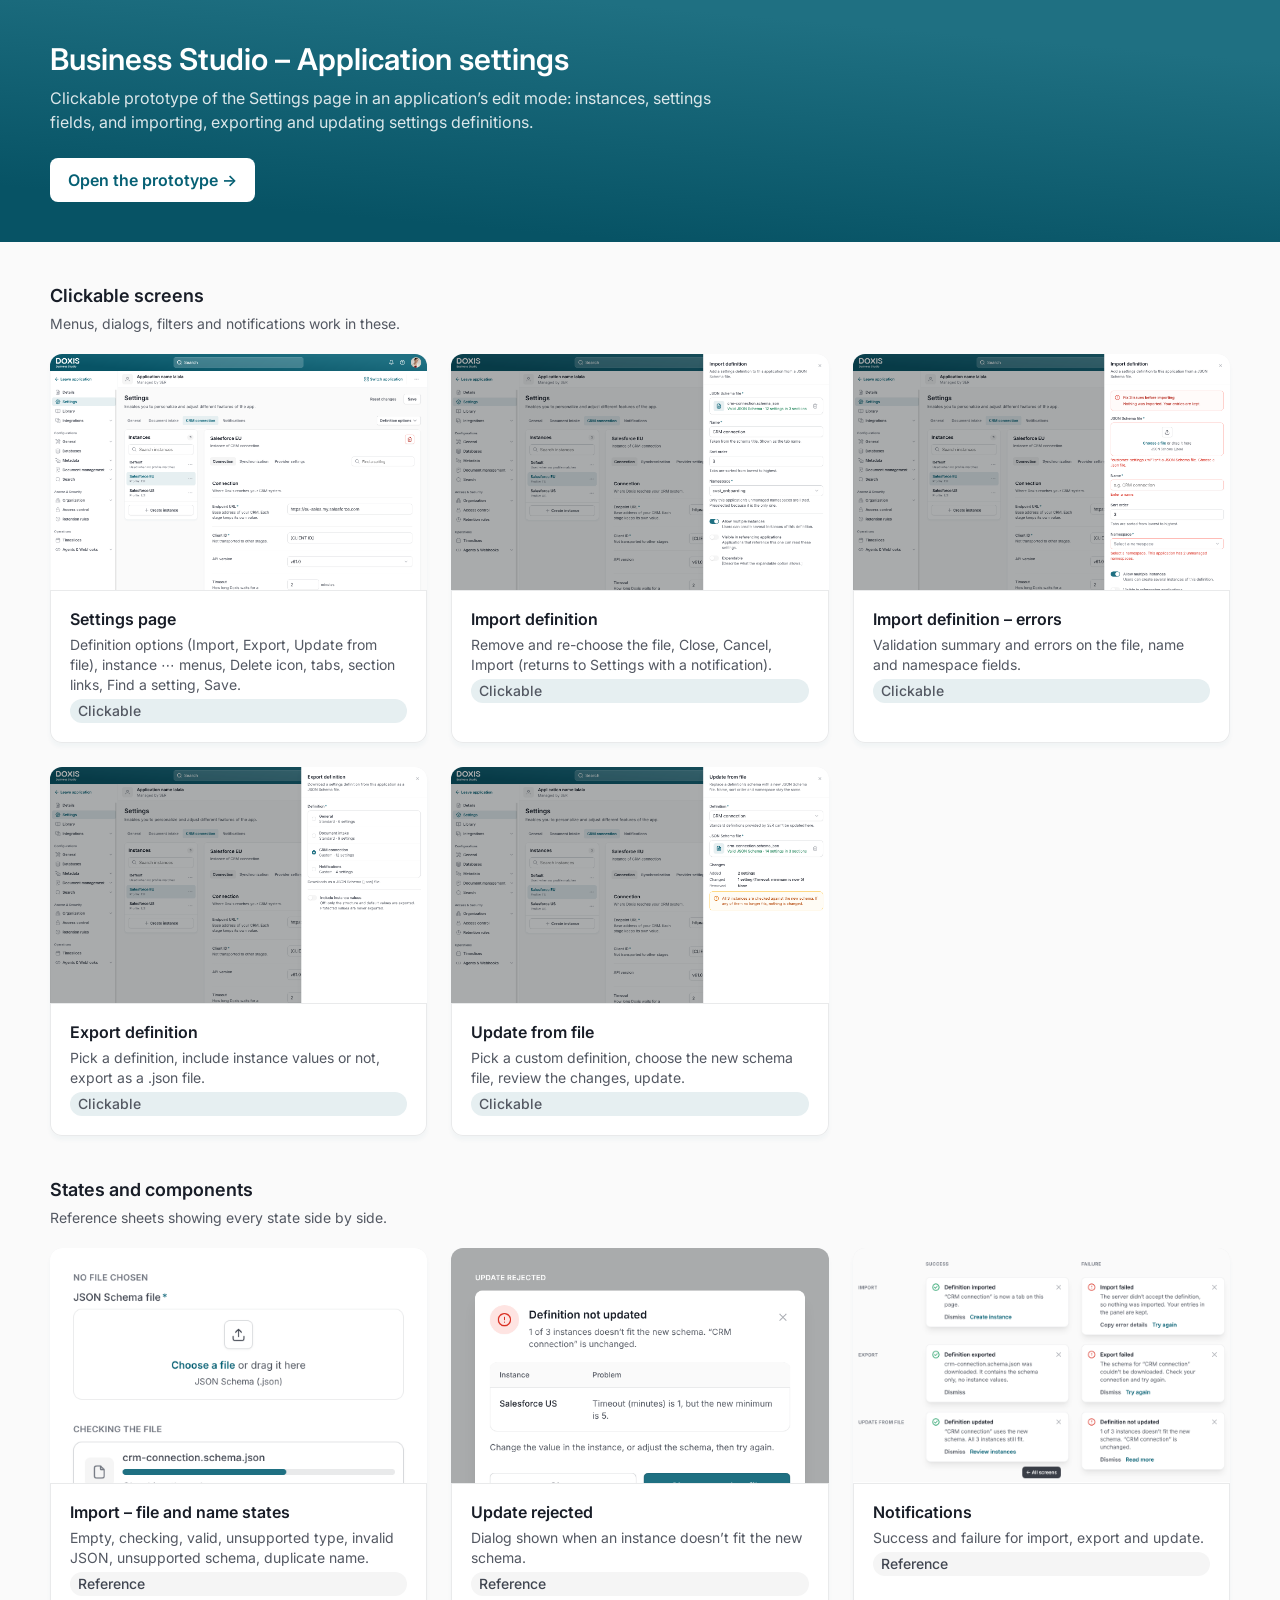
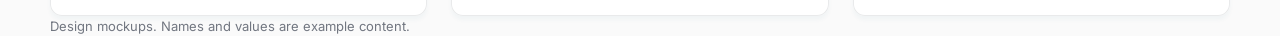
==== index.html @ c204be99 "Add files via upload" ====
<!doctype html>
<html lang="en">
<head>
<meta charset="utf-8">
<meta name="viewport" content="width=device-width, initial-scale=1">
<title>Business Studio – Settings prototype</title>
<link rel="preconnect" href="https://fonts.googleapis.com">
<link href="https://fonts.googleapis.com/css2?family=Inter:opsz,wght@14..32,400..700&display=swap" rel="stylesheet">
<style>
:root{color-scheme:light}
body{margin:0;background:#FAFAFA;font-family:Inter,system-ui,sans-serif;color:#181D27}
header{background:linear-gradient(5deg,#075365 15.8%,#1F7082 82.5%);color:#FFFFFF}
.wrap{max-width:1180px;margin:0 auto;padding:0 24px}
header .wrap{padding-top:40px;padding-bottom:40px}
h1{margin:0;font-size:30px;line-height:38px;font-weight:600}
header p{margin:8px 0 0;max-width:680px;font-size:16px;line-height:24px;color:rgba(255,255,255,0.85)}
.start{display:inline-flex;align-items:center;gap:8px;margin-top:24px;height:44px;padding:0 18px;border-radius:8px;background:#FFFFFF;color:#066074;font-weight:600;font-size:16px;text-decoration:none}
.start:hover{background:#E6EFF1}
h2{margin:40px 0 4px;font-size:18px;line-height:28px;font-weight:600}
.sub{margin:0 0 20px;font-size:14px;line-height:20px;color:#535862}
.grid{display:grid;grid-template-columns:repeat(auto-fill,minmax(320px,1fr));gap:24px}
.card{display:flex;flex-direction:column;border-radius:12px;background:#FFFFFF;color:inherit;text-decoration:none;overflow:hidden;box-shadow:inset 0 0 0 1px #E9EAEB,0 4px 4px rgba(6,96,116,0.04)}
.card:hover{box-shadow:inset 0 0 0 1px #1F7082,0 12px 16px -4px rgba(10,13,18,0.08)}
.thumb{aspect-ratio:16/10;background:#F5F5F5 center top/cover no-repeat;border-bottom:1px solid #E9EAEB}
.meta{padding:16px 20px 20px}
.meta b{display:block;font-size:16px;line-height:24px;font-weight:600}
.meta span{display:block;margin-top:4px;font-size:14px;line-height:20px;color:#535862}
.tag{display:inline-block;margin-top:10px;padding:2px 8px;border-radius:9999px;font-size:12px;line-height:18px;font-weight:500;background:#E6EFF1;color:#066074}
.tag.static{background:#F5F5F5;color:#414651}
footer{padding:48px 0;font-size:13px;line-height:20px;color:#717680}
</style>
</head>
<body>
<header><div class="wrap">
<h1>Business Studio – Application settings</h1>
<p>Clickable prototype of the Settings page in an application’s edit mode: instances, settings fields, and importing, exporting and updating settings definitions.</p>
<a class="start" href="settings.html">Open the prototype →</a>
</div></header>

<main class="wrap">
<h2>Clickable screens</h2>
<p class="sub">Menus, dialogs, filters and notifications work in these.</p>
<div class="grid">
<a class="card" href="settings.html"><div class="thumb" style="background-image:url(shot-settings.png)"></div><div class="meta"><b>Settings page</b><span>Definition options (Import, Export, Update from file), instance ⋯ menus, Delete icon, tabs, section links, Find a setting, Save.</span><span class="tag">Clickable</span></div></a>
<a class="card" href="import-definition.html"><div class="thumb" style="background-image:url(shot-import-definition.png)"></div><div class="meta"><b>Import definition</b><span>Remove and re-choose the file, Close, Cancel, Import (returns to Settings with a notification).</span><span class="tag">Clickable</span></div></a>
<a class="card" href="import-definition-errors.html"><div class="thumb" style="background-image:url(shot-import-definition-errors.png)"></div><div class="meta"><b>Import definition – errors</b><span>Validation summary and errors on the file, name and namespace fields.</span><span class="tag">Clickable</span></div></a>
<a class="card" href="export-definitions.html"><div class="thumb" style="background-image:url(shot-export-definitions.png)"></div><div class="meta"><b>Export definition</b><span>Pick a definition, include instance values or not, export as a .json file.</span><span class="tag">Clickable</span></div></a>
<a class="card" href="update-definition.html"><div class="thumb" style="background-image:url(shot-update-definition.png)"></div><div class="meta"><b>Update from file</b><span>Pick a custom definition, choose the new schema file, review the changes, update.</span><span class="tag">Clickable</span></div></a>
</div>

<h2>States and components</h2>
<p class="sub">Reference sheets showing every state side by side.</p>
<div class="grid">
<a class="card" href="import-file-states.html"><div class="thumb" style="background-image:url(shot-import-file-states.png)"></div><div class="meta"><b>Import – file and name states</b><span>Empty, checking, valid, unsupported type, invalid JSON, unsupported schema, duplicate name.</span><span class="tag static">Reference</span></div></a>
<a class="card" href="update-from-file.html"><div class="thumb" style="background-image:url(shot-update-from-file.png)"></div><div class="meta"><b>Update rejected</b><span>Dialog shown when an instance doesn’t fit the new schema.</span><span class="tag static">Reference</span></div></a>
<a class="card" href="notifications.html"><div class="thumb" style="background-image:url(shot-notifications.png)"></div><div class="meta"><b>Notifications</b><span>Success and failure for import, export and update.</span><span class="tag static">Reference</span></div></a>
</div>
</main>
<footer class="wrap">Design mockups. Names and values are example content.</footer>
</body>
</html>
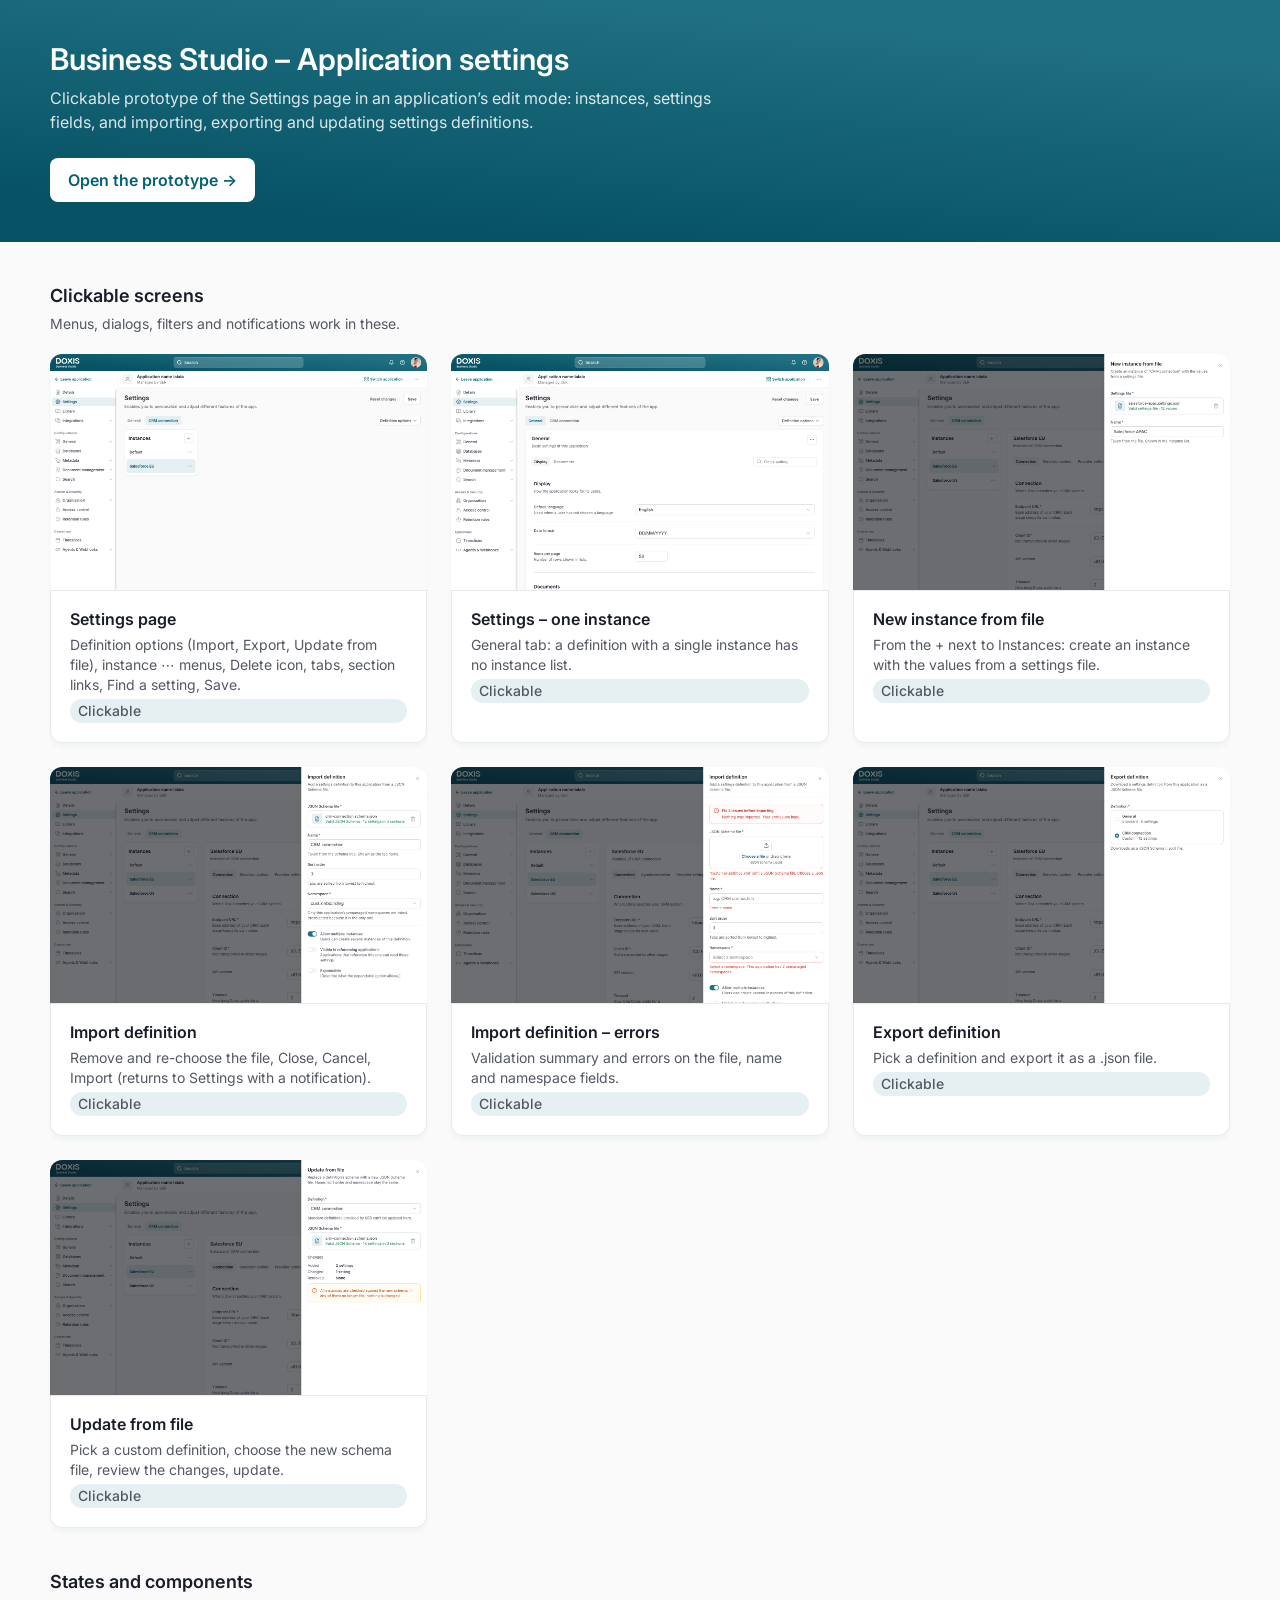
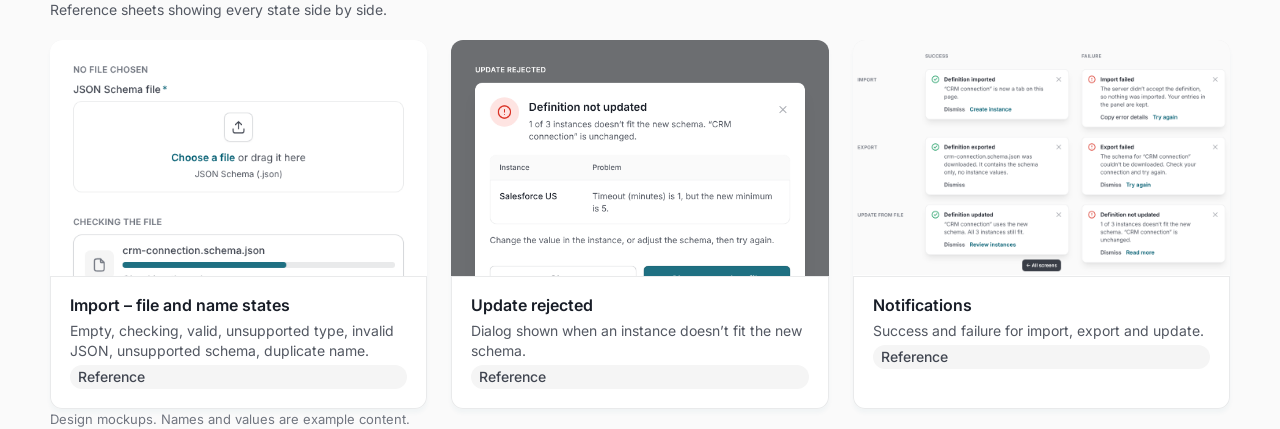
==== commit 29301d2f: "Add files via upload" ====
--- a/index.html
+++ b/index.html
@@ -42,9 +42,11 @@
 <p class="sub">Menus, dialogs, filters and notifications work in these.</p>
 <div class="grid">
 <a class="card" href="settings.html"><div class="thumb" style="background-image:url(shot-settings.png)"></div><div class="meta"><b>Settings page</b><span>Definition options (Import, Export, Update from file), instance ⋯ menus, Delete icon, tabs, section links, Find a setting, Save.</span><span class="tag">Clickable</span></div></a>
+<a class="card" href="settings-general.html"><div class="thumb" style="background-image:url(shot-settings-general.png)"></div><div class="meta"><b>Settings – one instance</b><span>General tab: a definition with a single instance has no instance list.</span><span class="tag">Clickable</span></div></a>
+<a class="card" href="new-instance-from-file.html"><div class="thumb" style="background-image:url(shot-new-instance-from-file.png)"></div><div class="meta"><b>New instance from file</b><span>From the + next to Instances: create an instance with the values from a settings file.</span><span class="tag">Clickable</span></div></a>
 <a class="card" href="import-definition.html"><div class="thumb" style="background-image:url(shot-import-definition.png)"></div><div class="meta"><b>Import definition</b><span>Remove and re-choose the file, Close, Cancel, Import (returns to Settings with a notification).</span><span class="tag">Clickable</span></div></a>
 <a class="card" href="import-definition-errors.html"><div class="thumb" style="background-image:url(shot-import-definition-errors.png)"></div><div class="meta"><b>Import definition – errors</b><span>Validation summary and errors on the file, name and namespace fields.</span><span class="tag">Clickable</span></div></a>
-<a class="card" href="export-definitions.html"><div class="thumb" style="background-image:url(shot-export-definitions.png)"></div><div class="meta"><b>Export definition</b><span>Pick a definition, include instance values or not, export as a .json file.</span><span class="tag">Clickable</span></div></a>
+<a class="card" href="export-definitions.html"><div class="thumb" style="background-image:url(shot-export-definitions.png)"></div><div class="meta"><b>Export definition</b><span>Pick a definition and export it as a .json file.</span><span class="tag">Clickable</span></div></a>
 <a class="card" href="update-definition.html"><div class="thumb" style="background-image:url(shot-update-definition.png)"></div><div class="meta"><b>Update from file</b><span>Pick a custom definition, choose the new schema file, review the changes, update.</span><span class="tag">Clickable</span></div></a>
 </div>
 
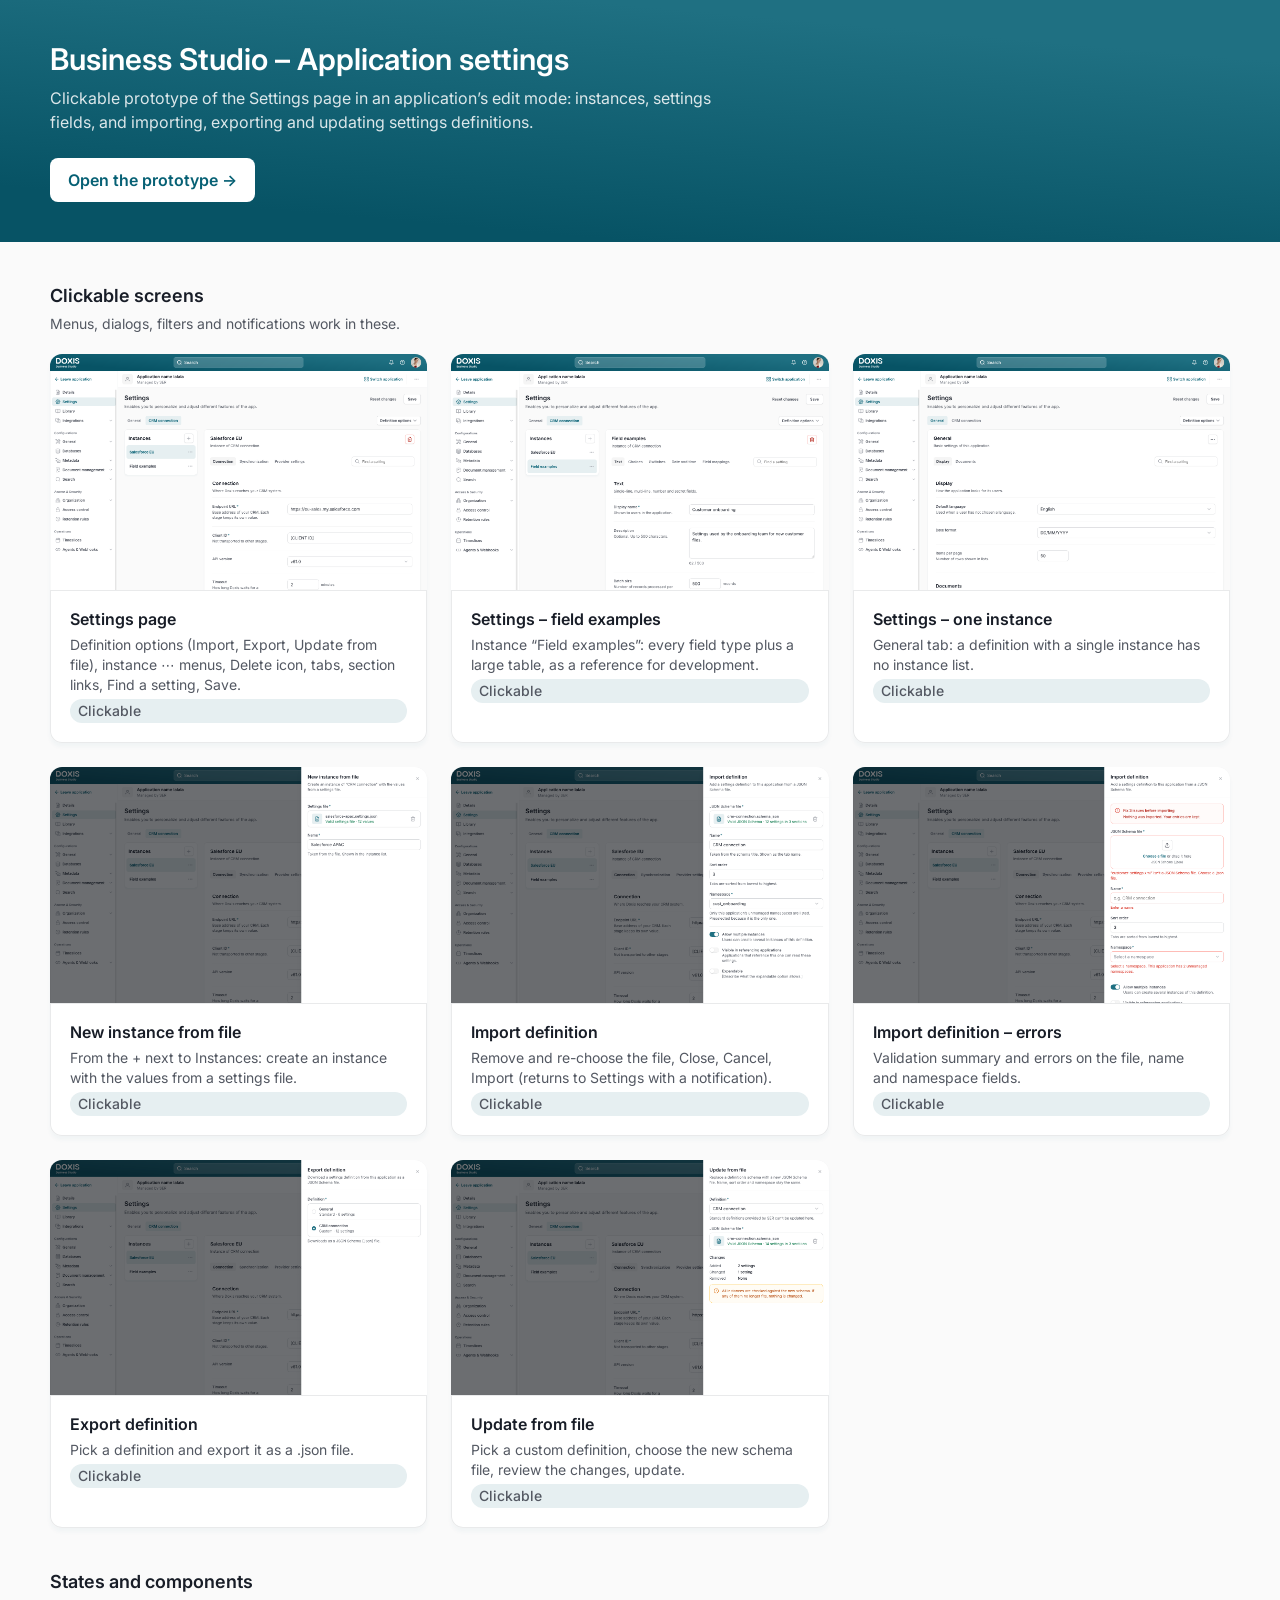
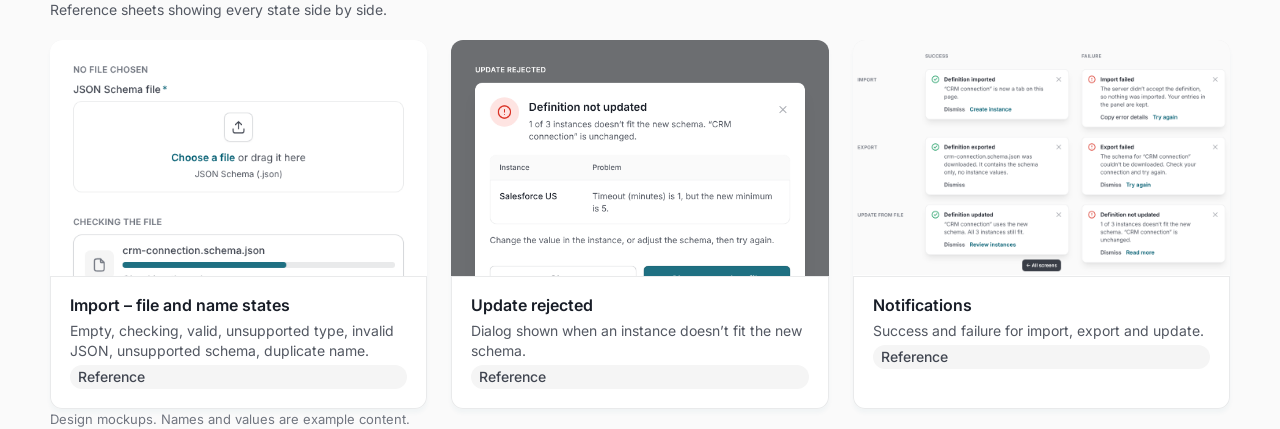
==== commit 4b579523: "Add files via upload" ====
--- a/index.html
+++ b/index.html
@@ -42,6 +42,7 @@
 <p class="sub">Menus, dialogs, filters and notifications work in these.</p>
 <div class="grid">
 <a class="card" href="settings.html"><div class="thumb" style="background-image:url(shot-settings.png)"></div><div class="meta"><b>Settings page</b><span>Definition options (Import, Export, Update from file), instance ⋯ menus, Delete icon, tabs, section links, Find a setting, Save.</span><span class="tag">Clickable</span></div></a>
+<a class="card" href="settings-fields.html"><div class="thumb" style="background-image:url(shot-settings-fields.png)"></div><div class="meta"><b>Settings – field examples</b><span>Instance “Field examples”: every field type plus a large table, as a reference for development.</span><span class="tag">Clickable</span></div></a>
 <a class="card" href="settings-general.html"><div class="thumb" style="background-image:url(shot-settings-general.png)"></div><div class="meta"><b>Settings – one instance</b><span>General tab: a definition with a single instance has no instance list.</span><span class="tag">Clickable</span></div></a>
 <a class="card" href="new-instance-from-file.html"><div class="thumb" style="background-image:url(shot-new-instance-from-file.png)"></div><div class="meta"><b>New instance from file</b><span>From the + next to Instances: create an instance with the values from a settings file.</span><span class="tag">Clickable</span></div></a>
 <a class="card" href="import-definition.html"><div class="thumb" style="background-image:url(shot-import-definition.png)"></div><div class="meta"><b>Import definition</b><span>Remove and re-choose the file, Close, Cancel, Import (returns to Settings with a notification).</span><span class="tag">Clickable</span></div></a>
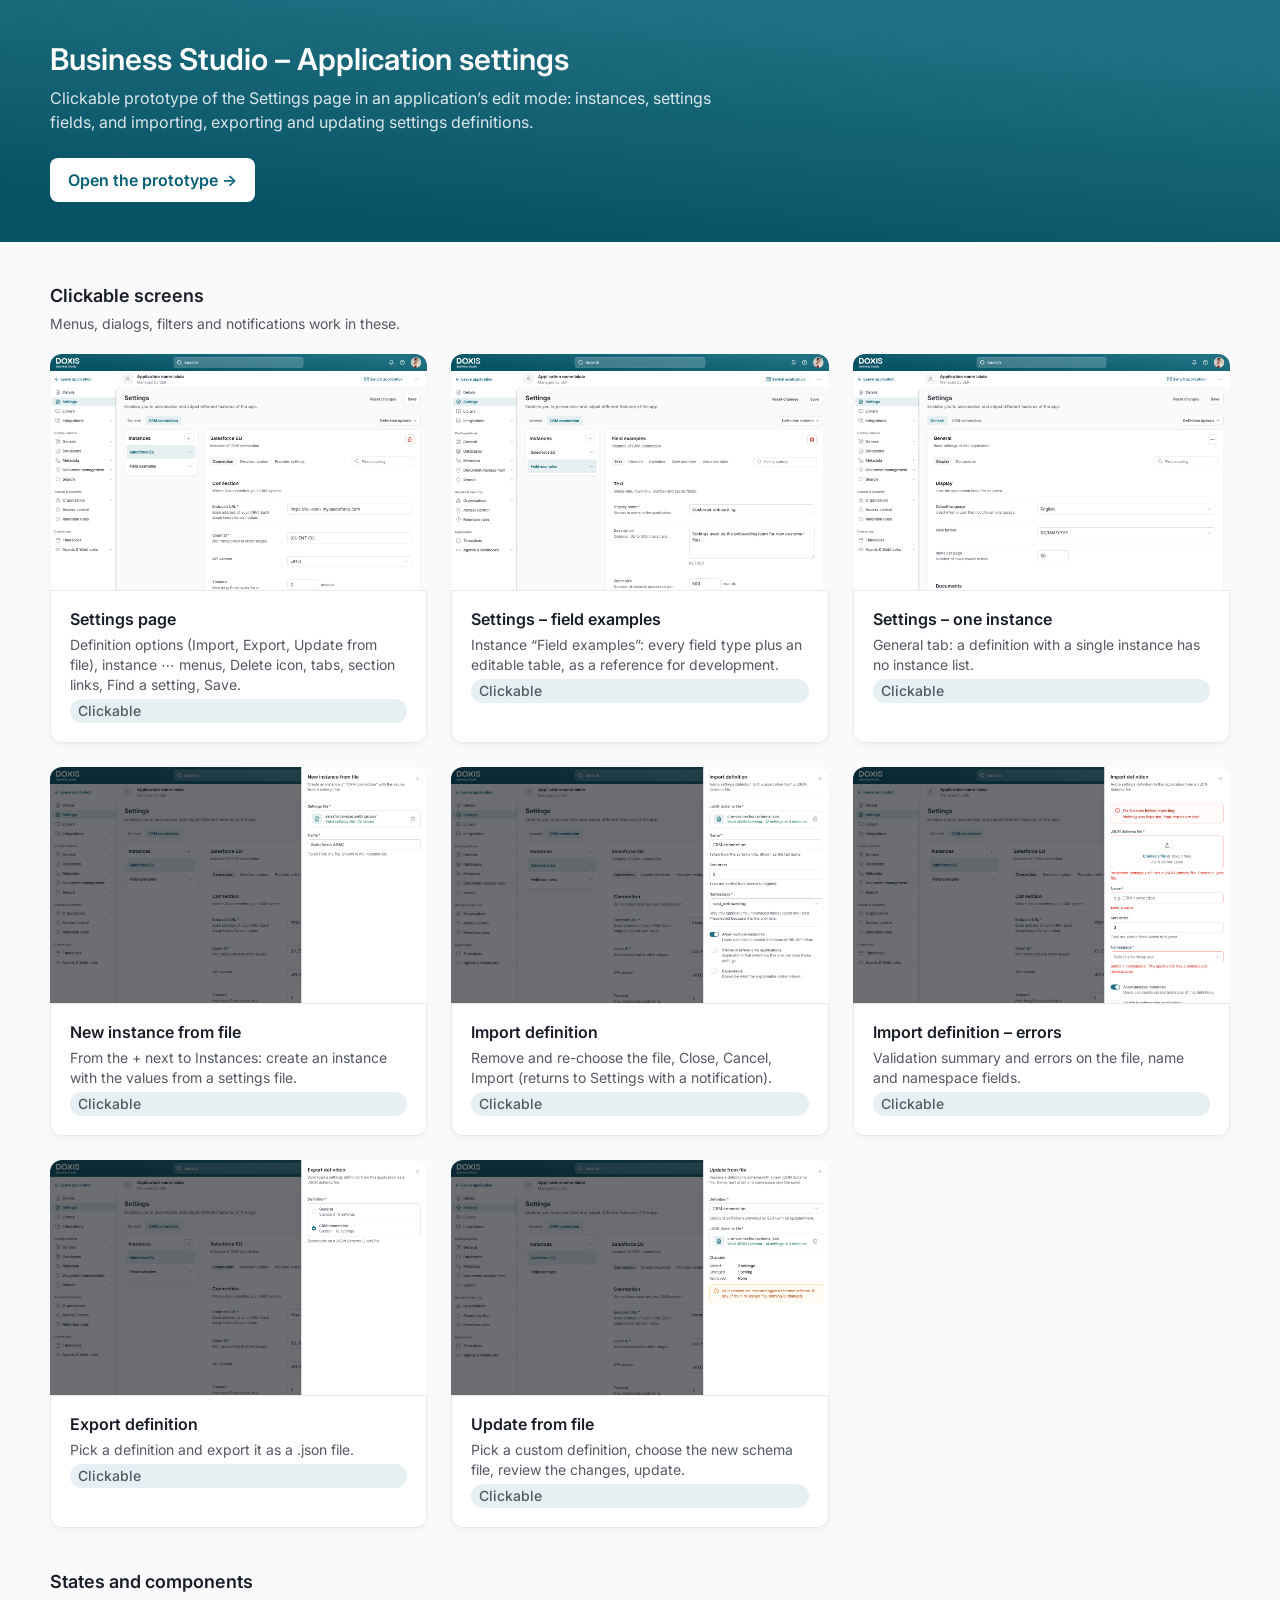
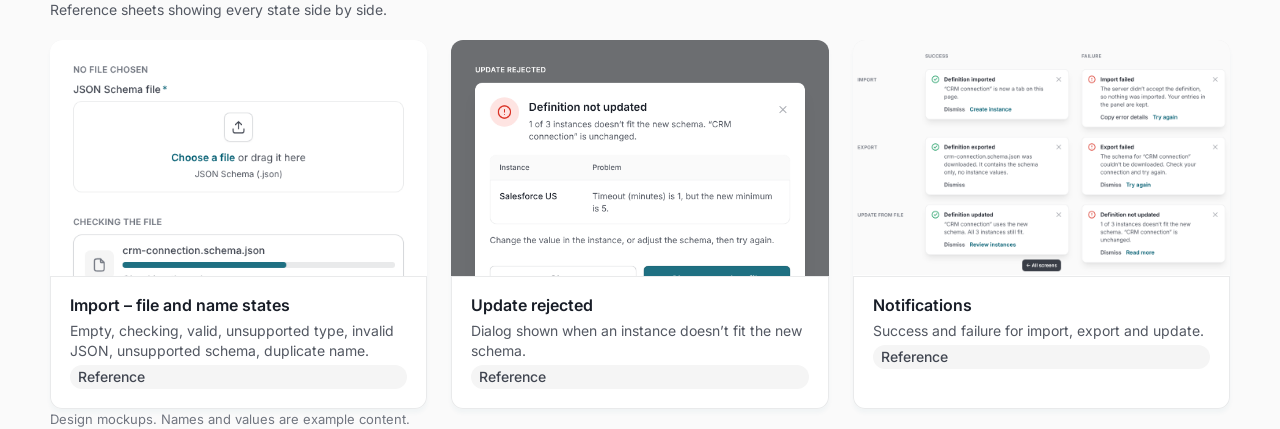
==== commit 6c467b0e: "Add files via upload" ====
--- a/index.html
+++ b/index.html
@@ -42,7 +42,7 @@
 <p class="sub">Menus, dialogs, filters and notifications work in these.</p>
 <div class="grid">
 <a class="card" href="settings.html"><div class="thumb" style="background-image:url(shot-settings.png)"></div><div class="meta"><b>Settings page</b><span>Definition options (Import, Export, Update from file), instance ⋯ menus, Delete icon, tabs, section links, Find a setting, Save.</span><span class="tag">Clickable</span></div></a>
-<a class="card" href="settings-fields.html"><div class="thumb" style="background-image:url(shot-settings-fields.png)"></div><div class="meta"><b>Settings – field examples</b><span>Instance “Field examples”: every field type plus a large table, as a reference for development.</span><span class="tag">Clickable</span></div></a>
+<a class="card" href="settings-fields.html"><div class="thumb" style="background-image:url(shot-settings-fields.png)"></div><div class="meta"><b>Settings – field examples</b><span>Instance “Field examples”: every field type plus an editable table, as a reference for development.</span><span class="tag">Clickable</span></div></a>
 <a class="card" href="settings-general.html"><div class="thumb" style="background-image:url(shot-settings-general.png)"></div><div class="meta"><b>Settings – one instance</b><span>General tab: a definition with a single instance has no instance list.</span><span class="tag">Clickable</span></div></a>
 <a class="card" href="new-instance-from-file.html"><div class="thumb" style="background-image:url(shot-new-instance-from-file.png)"></div><div class="meta"><b>New instance from file</b><span>From the + next to Instances: create an instance with the values from a settings file.</span><span class="tag">Clickable</span></div></a>
 <a class="card" href="import-definition.html"><div class="thumb" style="background-image:url(shot-import-definition.png)"></div><div class="meta"><b>Import definition</b><span>Remove and re-choose the file, Close, Cancel, Import (returns to Settings with a notification).</span><span class="tag">Clickable</span></div></a>
